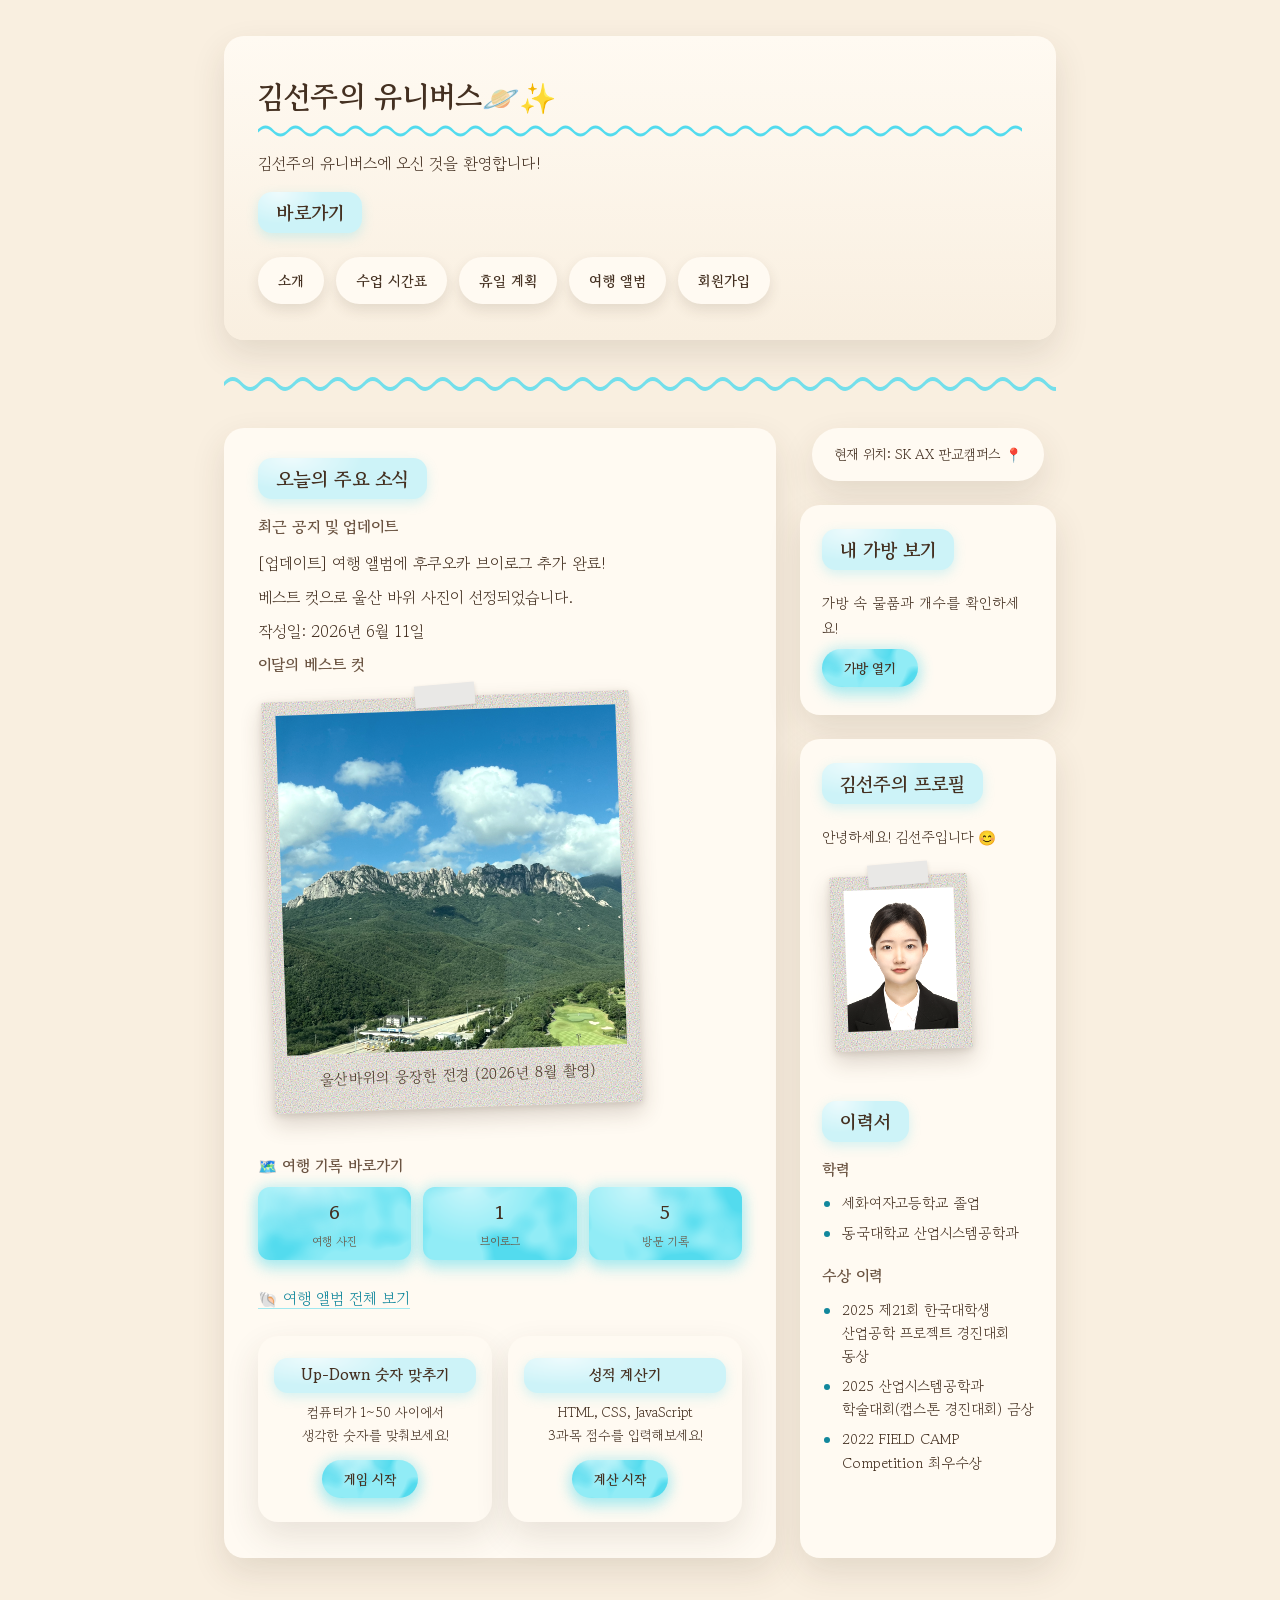
==== html/index.html @ 8f7901b5 "제목 변경" ====
<!DOCTYPE html>
<html lang="ko">
<head>
<meta charset="UTF-8">
<meta name="viewport" content="width=device-width, initial-scale=1.0">
<title>김선주의 유니버스🪐</title>
<link rel="preconnect" href="https://fonts.googleapis.com">
<link rel="preconnect" href="https://fonts.gstatic.com" crossorigin>
<link href="https://fonts.googleapis.com/css2?family=Gowun+Batang&display=swap" rel="stylesheet">
<link rel="stylesheet" href="../css/style.css">
</head>
<body>

<div class="container">

  <div class="hero">
    <span class="ocean-wash a"></span>
    <span class="ocean-wash b"></span>
    <h1 class="fade-in-title">김선주의 유니버스🪐✨</h1>
    <p>김선주의 유니버스에 오신 것을 환영합니다!</p>

    <nav>
      <h2>바로가기</h2>
      <ul>
        <li><a href="myProfile.html">소개</a></li>
        <li><a href="myClass.html">수업 시간표</a></li>
        <li><a href="myHoliday.html">휴일 계획</a></li>
        <li><a href="myTrip.html">여행 앨범</a></li>
        <li><a href="signUp.html">회원가입</a></li>
      </ul>
    </nav>
  </div>

  <div class="wave-divider"></div>

  <div class="content-flex">
    <main class="card">
      <h2>오늘의 주요 소식</h2>

      <h3>최근 공지 및 업데이트</h3>
      <p>[업데이트] 여행 앨범에 후쿠오카 브이로그 추가 완료!</p>
      <p>베스트 컷으로 울산 바위 사진이 선정되었습니다.</p>
      <p>작성일: 2026년 6월 11일</p>

      <h3>이달의 베스트 컷</h3>
      <figure class="polaroid" style="--tilt: -2deg;">
        <a href="../myMedia/울산바위.jpg" target="_blank" rel="noopener"><img src="../myMedia/울산바위.jpg" alt="울산바위의 웅장한 전경" width="400" style="height: auto;"></a>
        <figcaption>울산바위의 웅장한 전경 (2026년 8월 촬영)</figcaption>
      </figure>

      <h3 style="margin-top: 34px;">🗺️ 여행 기록 바로가기</h3>
      <div class="stat-row">
        <a class="stat-box" href="myTrip.html#album">
          <span class="stat-num">6</span>
          <span class="stat-label">여행 사진</span>
        </a>
        <a class="stat-box" href="myTrip.html#vlog">
          <span class="stat-num">1</span>
          <span class="stat-label">브이로그</span>
        </a>
        <a class="stat-box" href="signUp.html">
          <span class="stat-num">5</span>
          <span class="stat-label">방문 기록</span>
        </a>
      </div>
      <p><a href="myTrip.html">🐚 여행 앨범 전체 보기</a></p>

      <div class="widget-row">
        <section class="card game-card">
          <h2>Up-Down 숫자 맞추기</h2>
          <p>컴퓨터가 1~50 사이에서<br>생각한 숫자를 맞춰보세요!</p>
          <div class="buttons">
            <button type="button" onclick="startUpDownGame()">게임 시작</button>
          </div>
        </section>

        <section class="card game-card">
          <h2>성적 계산기</h2>
          <p>HTML, CSS, JavaScript<br>3과목 점수를 입력해보세요!</p>
          <div class="buttons">
            <button type="button" onclick="calculateGrade()">계산 시작</button>
          </div>
        </section>
      </div>
    </main>

    <aside>
      <div class="card">현재 위치: SK AX 판교캠퍼스 📍</div>

      <section class="card bag-card">
        <h2>내 가방 보기</h2>
        <p>가방 속 물품과 개수를 확인하세요!</p>
        <div class="buttons">
          <button type="button" onclick="showMyBag()">가방 열기</button>
        </div>
      </section>

      <div class="card profile-card">
        <h2>김선주의 프로필</h2>
        <p>안녕하세요!  김선주입니다 😊</p>

        <figure class="polaroid profile-photo" style="--tilt: -2deg;">
          <img src="../myMedia/김선주_증명사진.jpg" alt="김선주 증명사진" width="110" style="height: auto; max-width: 110px; aspect-ratio: auto;">
        </figure>

        <h2><a href="myProfile.html">이력서</a></h2>
        <div class="resume-block">
          <h3>학력</h3>
          <ul>
            <li>세화여자고등학교 졸업 </li>
            <li>동국대학교 산업시스템공학과 </li>
          </ul>

          <h3>수상 이력</h3>
          <ul>
            <li>2025 제21회 한국대학생<br> 산업공학 프로젝트 경진대회<br> 동상 </li>
            <li>2025 산업시스템공학과<br> 학술대회(캡스톤 경진대회) 금상 </li>
            <li>2022 FIELD CAMP Competition 최우수상 </li>
          </ul>
        </div>
      </div>
    </aside>
  </div>

</div>

<script src="../script/upDown.js"></script>
<script src="../script/grade.js"></script>
<script src="../script/bag.js"></script>
</body>
</html>
---- css/style.css ----
/* ============================================================
   김선주의 유니버스 — Summer Beach Theme
   Base font: Gowun Batang / bg: #f9efe0 / ink: #443021 / accent: #53dbee
   ============================================================ */

:root {
  --sand: #f9efe0;
  --sand-deep: #efe0c8;
  --ink: #443021;
  --ink-soft: #6b5442;
  --ocean: #53dbee;
  --ocean-deep: #12879c;
  --ocean-pale: #cdf3f8;
  --paper: #fffaf2;
  --wave-svg: url("data:image/svg+xml,%3Csvg xmlns='http://www.w3.org/2000/svg' viewBox='0 0 120 16' preserveAspectRatio='none'%3E%3Cpath d='M0 8 Q 15 0 30 8 T 60 8 T 90 8 T 120 8' stroke='%2353dbee' stroke-width='3' fill='none' stroke-linecap='round'/%3E%3C/svg%3E");
  --grain-svg: url("data:image/svg+xml,%3Csvg xmlns='http://www.w3.org/2000/svg' width='140' height='140'%3E%3Cfilter id='n'%3E%3CfeTurbulence type='fractalNoise' baseFrequency='0.85' numOctaves='2' stitchTiles='stitch'/%3E%3C/filter%3E%3Crect width='100%25' height='100%25' filter='url(%23n)'/%3E%3C/svg%3E");
  --watercolor-svg: url("data:image/svg+xml,%3Csvg xmlns='http://www.w3.org/2000/svg' width='140' height='140'%3E%3Cfilter id='w'%3E%3CfeTurbulence type='fractalNoise' baseFrequency='0.018' numOctaves='2' seed='5' stitchTiles='stitch' result='n'/%3E%3CfeColorMatrix in='n' type='matrix' values='0 0 0 0 1  0 0 0 0 1  0 0 0 0 1  0 0 0 7 -2.6'/%3E%3C/filter%3E%3Crect width='100%25' height='100%25' filter='url(%23w)'/%3E%3C/svg%3E");
  --watercolor-svg-b: url("data:image/svg+xml,%3Csvg xmlns='http://www.w3.org/2000/svg' width='140' height='140'%3E%3Cfilter id='w2'%3E%3CfeTurbulence type='fractalNoise' baseFrequency='0.018' numOctaves='2' seed='31' stitchTiles='stitch' result='n'/%3E%3CfeColorMatrix in='n' type='matrix' values='0 0 0 0 1  0 0 0 0 1  0 0 0 0 1  0 0 0 7 -2.6'/%3E%3C/filter%3E%3Crect width='100%25' height='100%25' filter='url(%23w2)'/%3E%3C/svg%3E");
  --watercolor-svg-c: url("data:image/svg+xml,%3Csvg xmlns='http://www.w3.org/2000/svg' width='140' height='140'%3E%3Cfilter id='w3'%3E%3CfeTurbulence type='fractalNoise' baseFrequency='0.018' numOctaves='2' seed='58' stitchTiles='stitch' result='n'/%3E%3CfeColorMatrix in='n' type='matrix' values='0 0 0 0 1  0 0 0 0 1  0 0 0 0 1  0 0 0 7 -2.6'/%3E%3C/filter%3E%3Crect width='100%25' height='100%25' filter='url(%23w3)'/%3E%3C/svg%3E");
  --stat-blob-a: url("data:image/svg+xml,%3Csvg xmlns='http://www.w3.org/2000/svg' width='140' height='140'%3E%3Cfilter id='sa'%3E%3CfeTurbulence type='fractalNoise' baseFrequency='0.02' numOctaves='3' seed='12' stitchTiles='stitch' result='n'/%3E%3CfeGaussianBlur in='n' stdDeviation='3.2' result='b'/%3E%3CfeColorMatrix in='b' type='matrix' values='0 0 0 0 1  0 0 0 0 1  0 0 0 0 1  0 0 0 4.5 -1.5'/%3E%3C/filter%3E%3Crect width='100%25' height='100%25' filter='url(%23sa)'/%3E%3C/svg%3E");
  --stat-blob-b: url("data:image/svg+xml,%3Csvg xmlns='http://www.w3.org/2000/svg' width='140' height='140'%3E%3Cfilter id='sb'%3E%3CfeTurbulence type='fractalNoise' baseFrequency='0.02' numOctaves='3' seed='44' stitchTiles='stitch' result='n'/%3E%3CfeGaussianBlur in='n' stdDeviation='3.2' result='b'/%3E%3CfeColorMatrix in='b' type='matrix' values='0 0 0 0 1  0 0 0 0 1  0 0 0 0 1  0 0 0 4.5 -1.5'/%3E%3C/filter%3E%3Crect width='100%25' height='100%25' filter='url(%23sb)'/%3E%3C/svg%3E");
  --stat-blob-c: url("data:image/svg+xml,%3Csvg xmlns='http://www.w3.org/2000/svg' width='140' height='140'%3E%3Cfilter id='sc'%3E%3CfeTurbulence type='fractalNoise' baseFrequency='0.02' numOctaves='3' seed='77' stitchTiles='stitch' result='n'/%3E%3CfeGaussianBlur in='n' stdDeviation='3.2' result='b'/%3E%3CfeColorMatrix in='b' type='matrix' values='0 0 0 0 1  0 0 0 0 1  0 0 0 0 1  0 0 0 4.5 -1.5'/%3E%3C/filter%3E%3Crect width='100%25' height='100%25' filter='url(%23sc)'/%3E%3C/svg%3E");
  --caustics-svg: url("data:image/svg+xml,%3Csvg xmlns='http://www.w3.org/2000/svg' width='140' height='140'%3E%3Cfilter id='c'%3E%3CfeTurbulence type='turbulence' baseFrequency='0.022 0.05' numOctaves='3' seed='21' stitchTiles='stitch' result='n'/%3E%3CfeColorMatrix in='n' type='matrix' values='0 0 0 0 1  0 0 0 0 1  0 0 0 0 1  0 0 0 11 -6.4'/%3E%3C/filter%3E%3Crect width='100%25' height='100%25' filter='url(%23c)'/%3E%3C/svg%3E");
  --watercolor-svg-fine: url("data:image/svg+xml,%3Csvg xmlns='http://www.w3.org/2000/svg' width='140' height='140'%3E%3Cfilter id='wf'%3E%3CfeTurbulence type='fractalNoise' baseFrequency='0.03' numOctaves='2' seed='9' stitchTiles='stitch' result='n'/%3E%3CfeGaussianBlur in='n' stdDeviation='2' result='b'/%3E%3CfeColorMatrix in='b' type='matrix' values='0 0 0 0 1  0 0 0 0 1  0 0 0 0 1  0 0 0 7 -2.6'/%3E%3C/filter%3E%3Crect width='100%25' height='100%25' filter='url(%23wf)'/%3E%3C/svg%3E");
}

* { box-sizing: border-box; }

::selection {
  background: rgba(83, 219, 238, .35);
  color: var(--ink);
}

body {
  margin: 0;
  padding: 0;
  font-family: "Gowun Batang", serif;
  color: var(--ink);
  line-height: 1.75;
  background-color: var(--sand);
}

.container {
  max-width: 880px;
  margin: 0 auto;
  padding: 36px 24px 80px;
  position: relative;
}

/* ---------- Headings ---------- */

h1, h2, h3 {
  color: var(--ink);
  font-weight: 700;
}

h1 {
  font-size: 30px;
  margin: 0 0 10px;
  padding-bottom: 16px;
  background-image: var(--wave-svg);
  background-repeat: repeat-x;
  background-position: left bottom;
  background-size: 60px 16px;
}

@keyframes fade-in-title {
  from { opacity: 0; transform: translateY(-12px); }
  to   { opacity: 1; transform: translateY(0); }
}

.fade-in-title {
  animation: fade-in-title .9s ease both;
}

h2 {
  display: inline-block;
  font-size: 19px;
  margin: 30px 0 14px;
  padding: 4px 18px;
  background-color: var(--ocean-pale);
  background-image: radial-gradient(70% 130% at 20% 0%, rgba(255,255,255,.65), transparent 60%);
  background-blend-mode: screen;
  border-radius: 14px;
  box-shadow: 0 4px 12px rgba(83, 219, 238, .25);
}

.card > h2:first-child {
  margin-top: 0;
}

.card > p + h2 {
  margin-top: 15px;
}

.wave-divider:has(+ h2) {
  margin-bottom: 15px;
}

.wave-divider + h2 {
  margin-top: 0;
}

h3 {
  font-size: 15.5px;
  color: var(--ink-soft);
  margin: 0 0 8px;
}

/* ---------- Stat highlight boxes ---------- */

.stat-row {
  display: flex;
  gap: 12px;
  flex-wrap: wrap;
  margin: 4px 0 24px;
}

.stat-box {
  flex: 1 1 70px;
  text-align: center;
  background-color: var(--ocean);
  background-image:
    radial-gradient(70% 130% at 30% 0%, rgba(255,255,255,.5), transparent 60%),
    var(--stat-blob-a);
  background-blend-mode: screen, soft-light;
  background-size: cover, cover;
  background-repeat: no-repeat;
  border-radius: 12px;
  padding: 9px 8px;
  box-shadow: 0 8px 16px rgba(83, 219, 238, 0.4), 0 0 12px 4px rgba(83, 219, 238, .22);
}

.stat-row .stat-box:nth-child(2) {
  background-image:
    radial-gradient(70% 130% at 30% 0%, rgba(255,255,255,.5), transparent 60%),
    var(--stat-blob-b);
}

.stat-row .stat-box:nth-child(3) {
  background-image:
    radial-gradient(70% 130% at 30% 0%, rgba(255,255,255,.5), transparent 60%),
    var(--stat-blob-c);
}

a.stat-box {
  text-decoration: none;
  transition: transform .2s ease, box-shadow .2s ease;
}

a.stat-box:hover {
  transform: translateY(-3px);
  box-shadow: 0 8px 16px rgba(83, 219, 238, .35);
}

.stat-num {
  display: block;
  font-size: 19px;
  font-weight: 700;
  color: var(--ink);
}

.stat-label {
  display: block;
  font-size: 11.5px;
  color: var(--ink-soft);
  margin-top: 2px;
}

p { margin: 6px 0; }

/* ---------- Links ---------- */

a {
  color: var(--ocean-deep);
  text-decoration: underline;
  text-decoration-color: rgba(83, 219, 238, 0.55);
  text-underline-offset: 3px;
  transition: color .2s ease, text-decoration-color .2s ease;
}

a:hover {
  color: #0a5c6c;
  text-decoration-color: var(--ocean-deep);
}

/* ---------- Nav (beach pill menu) ---------- */

nav {
  margin: 15px 0 6px;
}

nav h2 {
  margin-top: 0;
}

nav ul {
  list-style: none;
  display: flex;
  flex-wrap: wrap;
  gap: 12px;
  margin: 10px 0 0;
  padding: 0;
}

nav a {
  display: inline-block;
  background: var(--paper);
  color: var(--ink);
  padding: 9px 18px;
  border-radius: 999px;
  text-decoration: none;
  font-weight: 600;
  font-size: 14.5px;
  border: 2px solid transparent;
  box-shadow: 0 6px 14px rgba(68, 48, 33, 0.12);
  transition: background-color .25s ease, color .25s ease, border-color .25s ease, transform .25s ease;
}

nav a:hover {
  border-color: var(--ocean);
  color: var(--ocean-deep);
  transform: translateY(-2px);
}

/* ---------- Card ---------- */

.card {
  background: var(--paper);
  border-radius: 20px;
  padding: 30px 34px 36px;
  box-shadow: 0 14px 34px rgba(68, 48, 33, 0.12);
  position: relative;
  margin: 0 auto;
}

main.card, .card + .card { margin-top: 24px; }

.content-flex {
  display: flex;
  align-items: stretch;
  flex-wrap: wrap;
  gap: 24px;
  margin-top: 24px;
}

.content-flex main.card {
  flex: 2 1 480px;
  margin-top: 0;
}

.content-flex aside {
  flex: 1 1 220px;
  margin-top: 0;
  display: flex;
  flex-direction: column;
}

.content-flex aside .profile-card {
  flex: 1;
}

/* ---------- Ocean watercolor decoration ---------- */

.ocean-wash {
  position: absolute;
  z-index: 0;
  pointer-events: none;
  filter: blur(30px);
  opacity: .5;
  mix-blend-mode: multiply;
  border-radius: 60% 40% 55% 45% / 45% 55% 40% 60%;
  animation: wash-drift 14s ease-in-out infinite alternate;
}

.ocean-wash {
  background-image: var(--watercolor-svg);
  background-blend-mode: soft-light;
  background-size: 140px 140px;
}

.ocean-wash.a { top: -60px; left: -80px; width: 260px; height: 220px; background-color: var(--ocean); }
.ocean-wash.b { top: 20px; right: -90px; width: 220px; height: 200px; background-color: var(--ocean-pale); animation-delay: -4s; }
.ocean-wash.c { bottom: -70px; left: 30%; width: 300px; height: 180px; background-color: var(--ocean); opacity: .28; animation-delay: -8s; }

@keyframes wash-drift {
  from { transform: translate(0, 0) scale(1) rotate(0deg); }
  to   { transform: translate(14px, -10px) scale(1.08) rotate(6deg); }
}

.hero {
  position: relative;
  overflow: hidden;
  border-radius: 20px;
  padding: 34px 34px 30px;
  background: linear-gradient(180deg, var(--paper), var(--sand));
  box-shadow: 0 14px 34px rgba(68, 48, 33, 0.12);
}

.hero > * { position: relative; z-index: 1; }

.wave-divider {
  height: 20px;
  margin: 34px 0;
  background-image: var(--wave-svg);
  background-repeat: repeat-x;
  background-size: 70px 20px;
  opacity: .8;
}

/* ---------- Polaroid photos ---------- */

.polaroid,
.trip-card {
  display: inline-block;
  background-color: var(--paper);
  background-image: var(--grain-svg);
  background-blend-mode: multiply;
  background-size: 140px 140px;
  margin: 10px;
  padding: 14px 14px 20px;
  border: none;
  border-radius: 3px;
  box-shadow: 0 10px 22px rgba(68, 48, 33, 0.20), 0 2px 6px rgba(68, 48, 33, 0.12);
  position: relative;
  transform: rotate(var(--tilt, -2deg));
  transition: transform .3s ease, box-shadow .3s ease;
  text-align: center;
}

.polaroid:hover,
.trip-card:hover {
  transform: translateY(-8px) rotate(0deg) scale(1.035);
  box-shadow: 0 22px 36px rgba(68, 48, 33, 0.3), 0 6px 14px rgba(68, 48, 33, 0.18);
}

.polaroid::before,
.trip-card::before {
  content: "";
  position: absolute;
  top: -12px;
  left: 50%;
  width: 60px;
  height: 22px;
  background: #e9e8e6;
  transform: translateX(-50%) rotate(-3deg);
  box-shadow: 0 2px 4px rgba(68, 48, 33, 0.15);
}

.profile-photo {
  display: block;
  width: fit-content;
  margin-top: 26px;
  margin-bottom: 20px;
}

.polaroid img,
.trip-card img {
  display: block;
  width: 100%;
  max-width: 340px;
  height: auto;
  aspect-ratio: 1 / 1;
  object-fit: cover;
  object-position: center;
  filter: sepia(.12) saturate(.85) contrast(1.06) brightness(1.02);
  position: relative;
}

.polaroid figcaption,
.trip-card {
  font-size: 15px;
  color: var(--ink);
}

.polaroid figcaption {
  margin-top: 12px;
  letter-spacing: .3px;
}

.trip-card br + * ,
.trip-card {
  font-family: "Gowun Batang", serif;
}

.trip-grid-container {
  display: grid;
  grid-template-columns: repeat(3, 1fr);
  gap: 30px;
  padding: 10px 0 6px;
}

.trip-grid-container .trip-card {
  margin: 0;
  justify-self: stretch;
}

.trip-grid-container .trip-card:nth-child(odd)  { --tilt: -3deg; }
.trip-grid-container .trip-card:nth-child(even) { --tilt: 2.5deg; }
.trip-grid-container .trip-card:nth-child(3n)   { --tilt: -1.5deg; }

.trip-card.video-frame {
  display: block;
  width: fit-content;
}

.video-frame video { max-width: 420px; width: 100%; border-radius: 0; }

/* ---------- figure default (index best-cut photo) ---------- */

figure { margin: 0; text-align: center; }

/* ---------- Aside / info badge ---------- */

aside {
  margin-top: 26px;
}

aside .card {
  display: inline-flex;
  align-items: center;
  gap: 10px;
  padding: 14px 22px;
  border-radius: 999px;
  font-size: 14px;
}

aside .profile-card {
  display: block;
  width: 100%;
  padding: 24px 22px 28px;
  border-radius: 20px;
  font-size: 14.5px;
  margin-top: 16px;
}

aside .profile-card h2 a {
  color: inherit;
  text-decoration: none;
}

aside .profile-card h2 a:hover {
  text-decoration: underline;
}

aside .bag-card {
  display: block;
  width: 100%;
  padding: 24px 22px 28px;
  border-radius: 20px;
  font-size: 14.5px;
  margin-top: 16px;
}

aside .bag-card .buttons {
  margin-top: 8px;
}

.widget-row {
  display: flex;
  gap: 16px;
  flex-wrap: wrap;
  margin-top: 24px;
}

.widget-row .game-card {
  flex: 1 1 0;
  min-width: 160px;
  margin-top: 0;
  padding: 22px 16px 24px;
  text-align: center;
  font-size: 13.5px;
}

.game-card h2 {
  display: block;
  font-size: 15px;
  margin: 0 0 8px;
}

.game-card p {
  margin: 0 0 12px;
}

.game-card .buttons {
  margin-top: 0;
  text-align: center;
}

/* ---------- Table (class schedule) ---------- */

table {
  width: 100%;
  table-layout: fixed;
  border-collapse: separate;
  border-spacing: 0;
  background: var(--paper);
  border-radius: 16px;
  overflow: hidden;
  box-shadow: 0 14px 30px rgba(68, 48, 33, 0.12), 0 0 12px 4px rgba(83, 219, 238, .22);
  margin-top: 34px;
}

th:first-child, td:first-child {
  width: 12%;
}

th, td {
  padding: 20px 10px;
  text-align: center;
  font-size: 13.5px;
  border-right: 1px solid var(--sand-deep);
}

th:last-child, td:last-child { border-right: none; }

thead {
  background-color: var(--ocean);
  background-image:
    radial-gradient(70% 130% at 30% 0%, rgba(255,255,255,.5), transparent 60%),
    var(--stat-blob-a);
  background-blend-mode: screen, soft-light;
  background-size: cover, cover;
  background-repeat: no-repeat;
}

thead th {
  background: transparent;
  border-right-color: rgba(255, 255, 255, .4);
  color: var(--ink);
  font-size: 14px;
  padding: 14px 10px;
}

tbody tr:hover td {
  background: var(--ocean-pale);
}

td[align="center"] {
  background: var(--sand-deep);
  font-weight: 700;
  color: var(--ink-soft);
}

/* ---------- Lists (profile page) ---------- */

.tag-list, .todo-list {
  list-style: none;
  padding: 0;
  display: flex;
  flex-wrap: wrap;
  gap: 10px;
}

.tag-list li {
  background-color: var(--ocean-pale);
  background-image: var(--watercolor-svg);
  background-blend-mode: multiply;
  background-size: 140px 140px;
  border: none;
  box-shadow: 0 0 0 1px rgba(83, 219, 238, .4), 0 0 9px 2px rgba(83, 219, 238, .2);
  padding: 8px 16px;
  border-radius: 999px;
  font-size: 14.5px;
}

.todo-list {
  flex-direction: column;
  counter-reset: todo;
  gap: 8px;
}

.todo-list li {
  list-style: none;
  padding: 10px 16px 10px 44px;
  background: var(--paper);
  border-radius: 12px;
  box-shadow: 0 4px 10px rgba(68, 48, 33, 0.08);
  position: relative;
}

.todo-list li::before {
  counter-increment: todo;
  content: counter(todo);
  position: absolute;
  left: 12px;
  top: 50%;
  transform: translateY(-50%);
  width: 22px;
  height: 22px;
  display: flex;
  align-items: center;
  justify-content: center;
  border-radius: 50%;
  background-color: var(--ocean);
  background-image:
    radial-gradient(65% 65% at 32% 28%, rgba(255,255,255,.6), transparent 62%),
    var(--watercolor-svg);
  background-blend-mode: screen, soft-light;
  background-size: cover, 140px 140px;
  box-shadow: 0 0 0 4px rgba(83, 219, 238, .16), 0 0 10px 3px rgba(83, 219, 238, .3);
  color: var(--ink);
  font-size: 12.5px;
  font-weight: 700;
}

.about-list dt {
  font-weight: 700;
  margin-top: 16px;
  color: var(--ink);
}

.about-list dd {
  margin: 4px 0 0;
  padding: 10px 16px;
  background: var(--paper);
  border-radius: 10px;
  color: var(--ink-soft);
}

/* ---------- Resume block (education / awards / projects) ---------- */

.resume-block h3 {
  margin-top: 18px;
}

.resume-block h3:first-child {
  margin-top: 0;
}

.resume-block ul {
  margin: 0 0 4px;
  padding-left: 20px;
}

.resume-block li {
  margin-bottom: 7px;
  font-size: 14.5px;
  line-height: 1.6;
  color: var(--ink);
}

.resume-block li::marker {
  color: var(--ocean-deep);
}

.resume-block li strong {
  color: var(--ocean-deep);
}

/* ---------- Forms (sign up) ---------- */

.card .subtitle {
  font-size: 13.5px;
  color: var(--ink-soft);
  margin: 0 0 16px;
  padding-bottom: 14px;
  border-bottom: 2px dashed var(--ocean-pale);
}

fieldset {
  border: 2px dashed var(--ocean-pale);
  border-radius: 14px;
  margin-bottom: 18px;
  padding: 16px 18px 20px;
}

legend {
  font-weight: 700;
  padding: 0 8px;
  color: var(--ocean-deep);
}

label {
  display: inline-block;
  width: 84px;
  font-size: 14px;
  vertical-align: top;
  color: var(--ink);
}

.row { margin-bottom: 12px; }

input[type="text"],
input[type="password"],
input[type="email"],
input[type="date"] {
  padding: 6px 10px;
  font-size: 13.5px;
  font-family: inherit;
  border: 1.5px solid var(--sand-deep);
  border-radius: 8px;
  background: var(--sand);
  color: var(--ink);
}

input[type="text"]:focus,
input[type="password"]:focus,
input[type="email"]:focus,
input[type="date"]:focus,
textarea:focus {
  outline: none;
  border-color: var(--ocean);
  box-shadow: 0 0 0 3px var(--ocean-pale);
}

select {
  padding: 5px 8px;
  font-size: 13.5px;
  font-family: inherit;
  border: 1.5px solid var(--sand-deep);
  border-radius: 8px;
  background: var(--sand);
  color: var(--ink);
}

textarea {
  width: 100%;
  box-sizing: border-box;
  padding: 10px;
  font-size: 13.5px;
  font-family: inherit;
  border: 1.5px solid var(--sand-deep);
  border-radius: 8px;
  background: var(--sand);
  color: var(--ink);
  resize: vertical;
}

.checkbox-group label,
.radio-group label {
  width: auto;
  margin-right: 14px;
  font-size: 13.5px;
}

.checkbox-group div,
.radio-group {
  margin-bottom: 6px;
}

.hint {
  font-size: 12px;
  color: var(--ink-soft);
  margin-left: 6px;
}

.buttons { text-align: left; }

.buttons button {
  padding: 9px 22px;
  margin-right: 10px;
  font-size: 13.5px;
  font-family: inherit;
  font-weight: 700;
  cursor: pointer;
  border: none;
  border-radius: 999px;
  background-color: var(--ocean);
  background-image:
    radial-gradient(70% 130% at 30% 0%, rgba(255,255,255,.5), transparent 60%),
    var(--watercolor-svg);
  background-blend-mode: screen, soft-light;
  background-size: cover, cover;
  background-repeat: no-repeat;
  color: var(--ink);
  box-shadow: 0 8px 16px rgba(83, 219, 238, 0.4), 0 0 12px 4px rgba(83, 219, 238, .22);
  transition: transform .15s ease, box-shadow .15s ease, background-color .25s ease, color .25s ease;
}

.buttons button:hover {
  transform: translateY(-2px);
  box-shadow: 0 10px 20px rgba(83, 219, 238, 0.5), 0 0 16px 6px rgba(83, 219, 238, .3);
}

.buttons button[type="reset"] {
  background: var(--paper);
  color: var(--ink-soft);
  border: 1.5px solid var(--sand-deep);
  box-shadow: none;
}

.footer {
  margin-top: 30px;
  font-size: 13px;
  color: var(--ink-soft);
  text-align: right;
}

/* ---------- Holiday schedule ---------- */

.section { margin-bottom: 30px; }

.time {
  display: inline-block;
  width: 56px;
  font-weight: 700;
  color: var(--ocean-deep);
}

mark {
  background-color: var(--ocean-pale);
  background-image: var(--watercolor-svg);
  background-blend-mode: multiply;
  background-size: 140px 140px;
  color: var(--ink);
  padding: 1px 6px;
  border-radius: 6px;
  box-shadow: 0 0 0 1px rgba(83, 219, 238, .25);
}

/* ---------- Audio / video niceties ---------- */

audio, video {
  border-radius: 12px;
}

hr {
  border: none;
  height: 1px;
  background: var(--sand-deep);
  margin: 30px 0;
}

/* ---------- Responsive ---------- */

@media (max-width: 786px) {
  .content-flex {
    flex-direction: column;
    align-items: stretch;
  }

  .content-flex main.card,
  .content-flex aside {
    flex-basis: auto;
  }

  nav ul {
    flex-direction: column;
  }

  .trip-grid-container {
    grid-template-columns: 1fr;
  }
}

@media (max-width: 600px) {
  .container { padding: 24px 16px 60px; }
  .card { padding: 22px 20px 26px; }
  label { width: auto; display: block; margin-bottom: 4px; }
  .polaroid img, .trip-card img { max-width: 100%; }
}
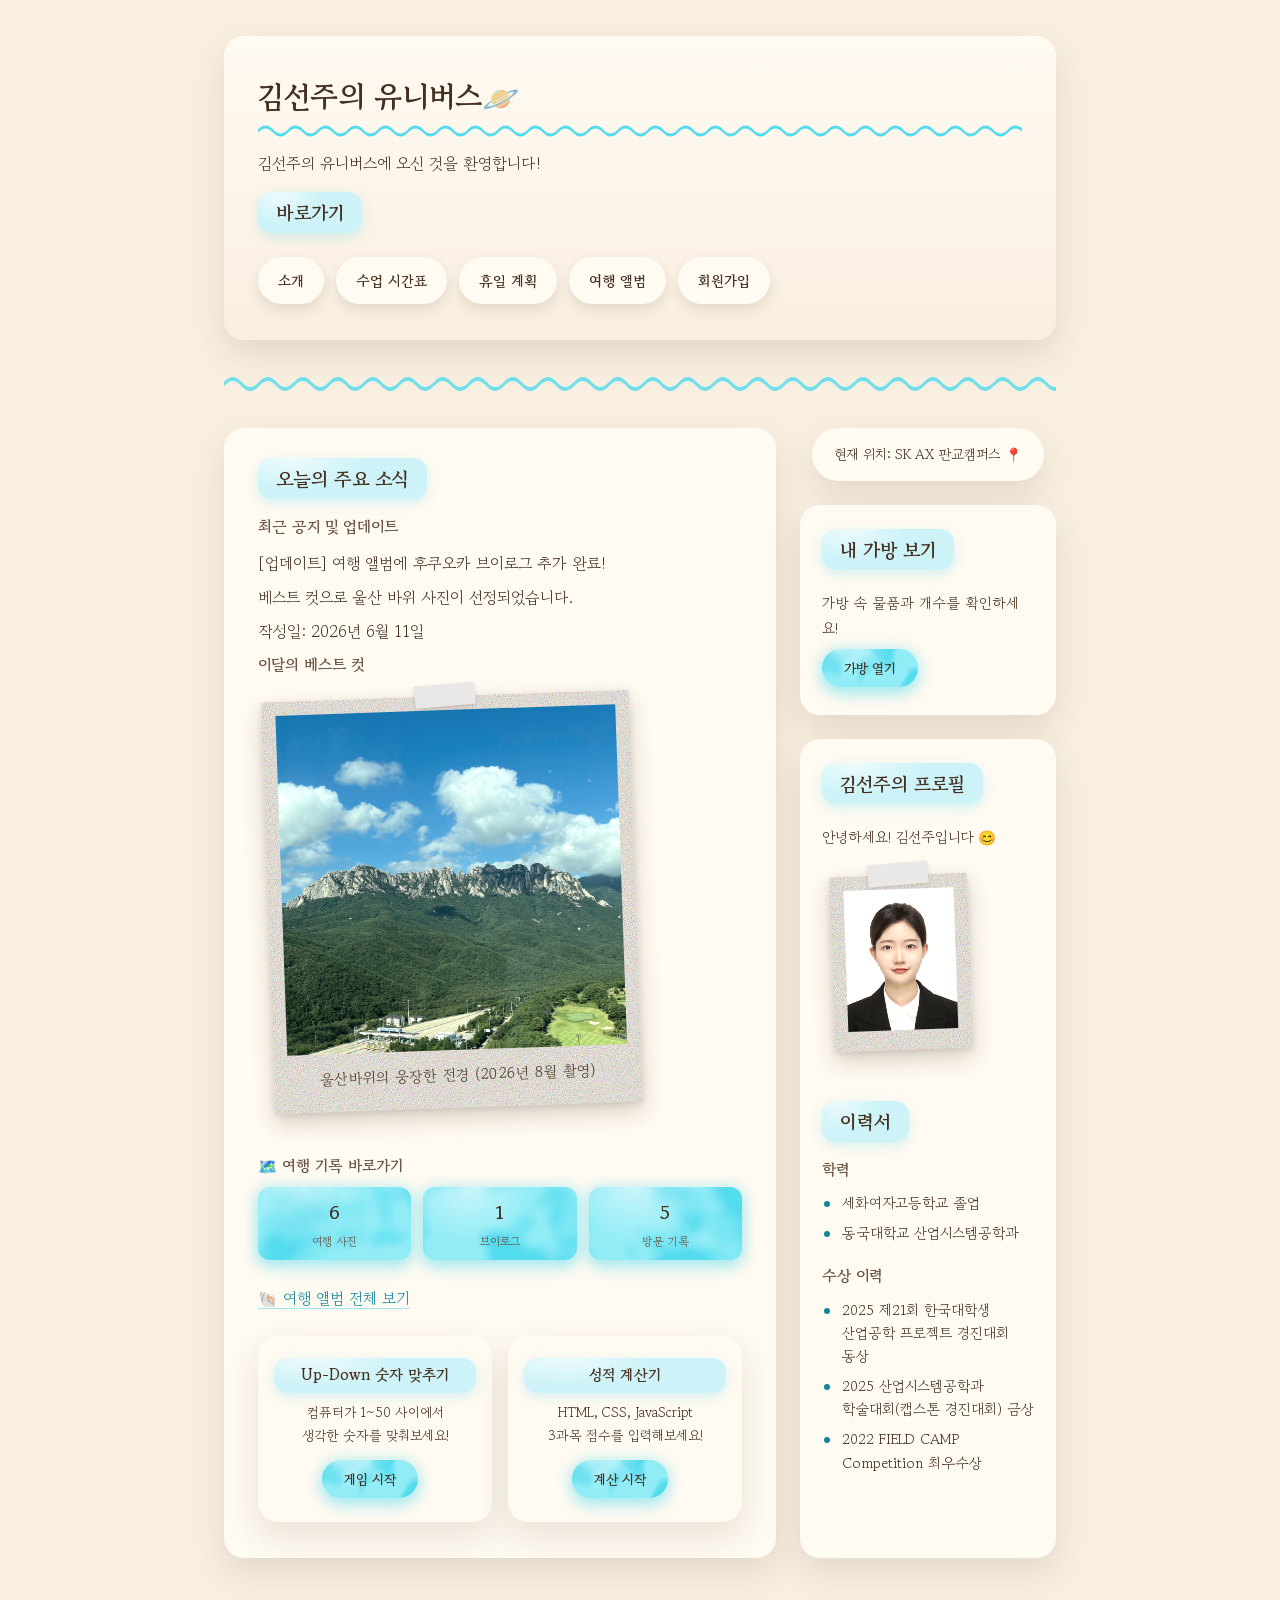
==== commit 4cd60a23: "제목 변경" ====
--- a/html/index.html
+++ b/html/index.html
@@ -16,7 +16,7 @@
   <div class="hero">
     <span class="ocean-wash a"></span>
     <span class="ocean-wash b"></span>
-    <h1 class="fade-in-title">김선주의 유니버스🪐✨</h1>
+    <h1 class="fade-in-title">김선주의 유니버스🪐</h1>
     <p>김선주의 유니버스에 오신 것을 환영합니다!</p>
 
     <nav>
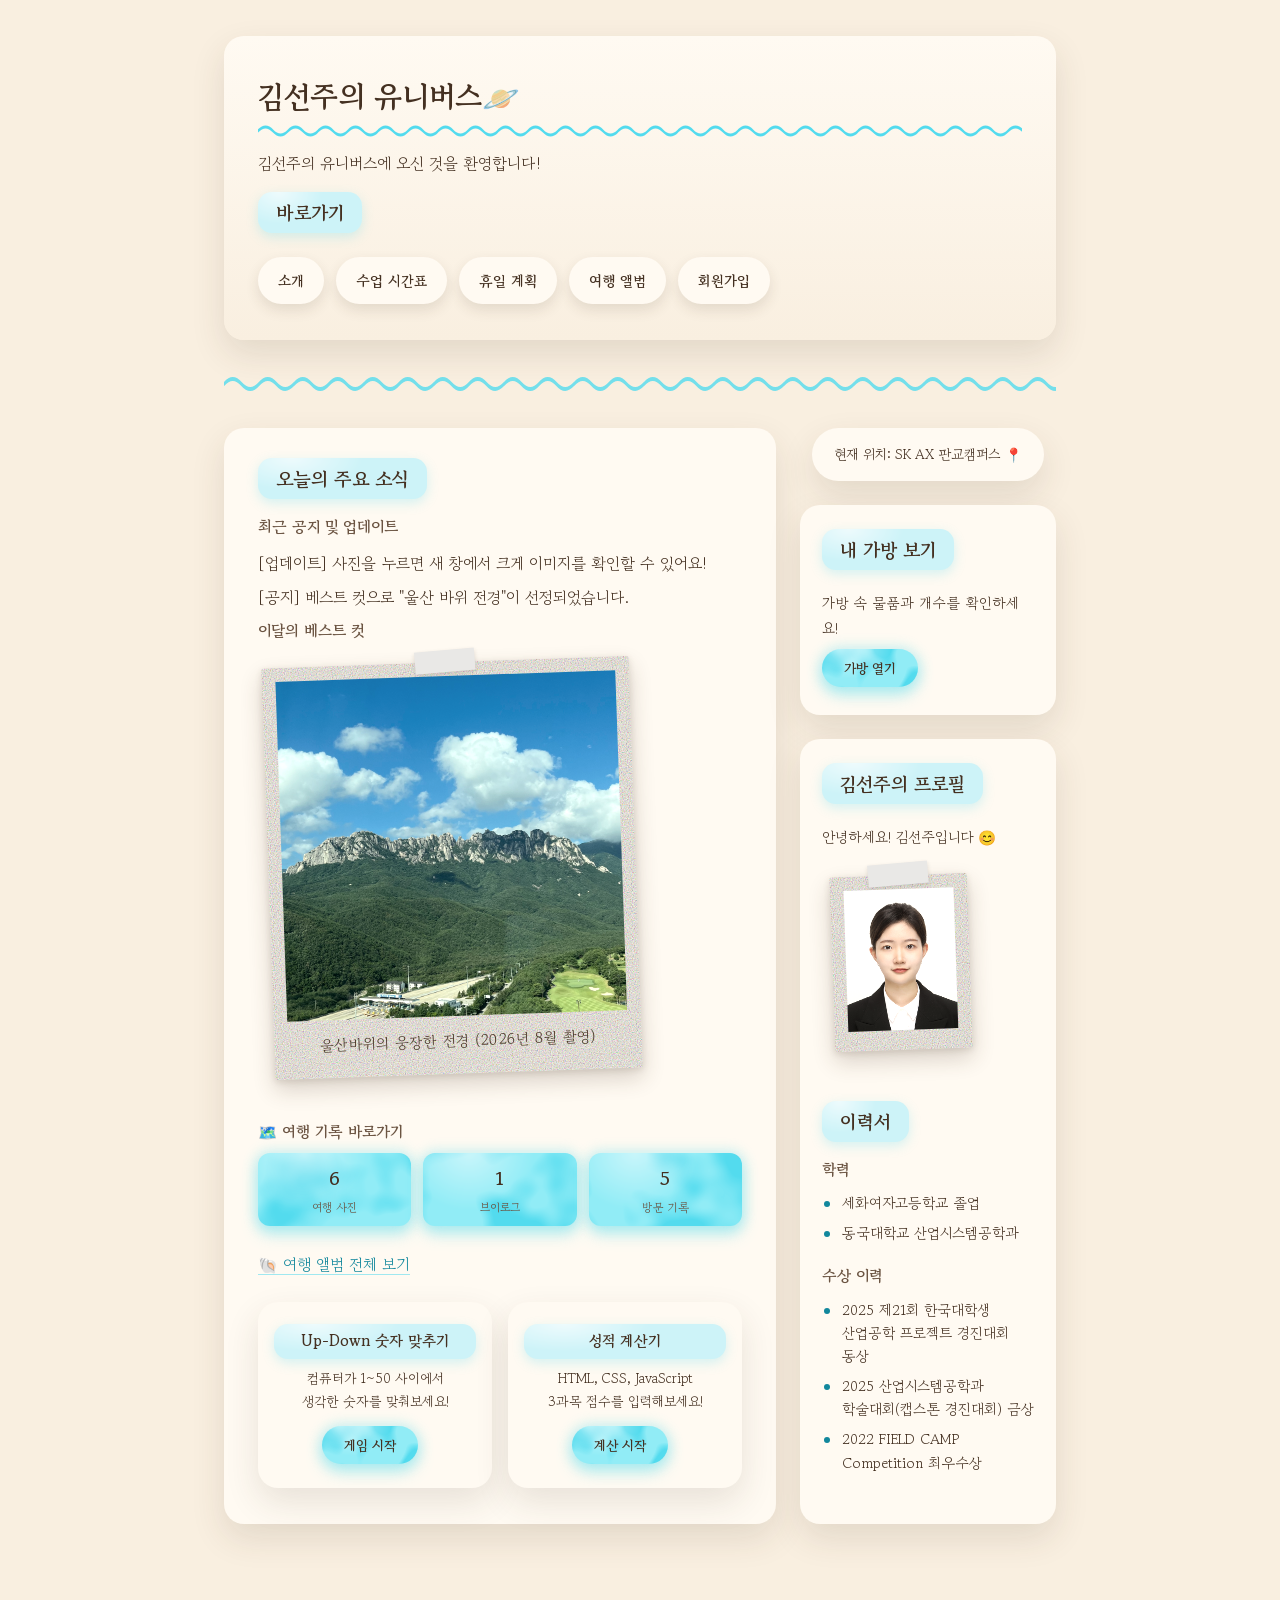
==== commit b30ebef6: "Update index.html" ====
--- a/html/index.html
+++ b/html/index.html
@@ -38,9 +38,8 @@
       <h2>오늘의 주요 소식</h2>
 
       <h3>최근 공지 및 업데이트</h3>
-      <p>[업데이트] 여행 앨범에 후쿠오카 브이로그 추가 완료!</p>
-      <p>베스트 컷으로 울산 바위 사진이 선정되었습니다.</p>
-      <p>작성일: 2026년 6월 11일</p>
+      <p>[업데이트] 사진을 누르면 새 창에서 크게 이미지를 확인할 수 있어요!</p>
+      <p>[공지] 베스트 컷으로 "울산 바위 전경"이 선정되었습니다.</p>
 
       <h3>이달의 베스트 컷</h3>
       <figure class="polaroid" style="--tilt: -2deg;">
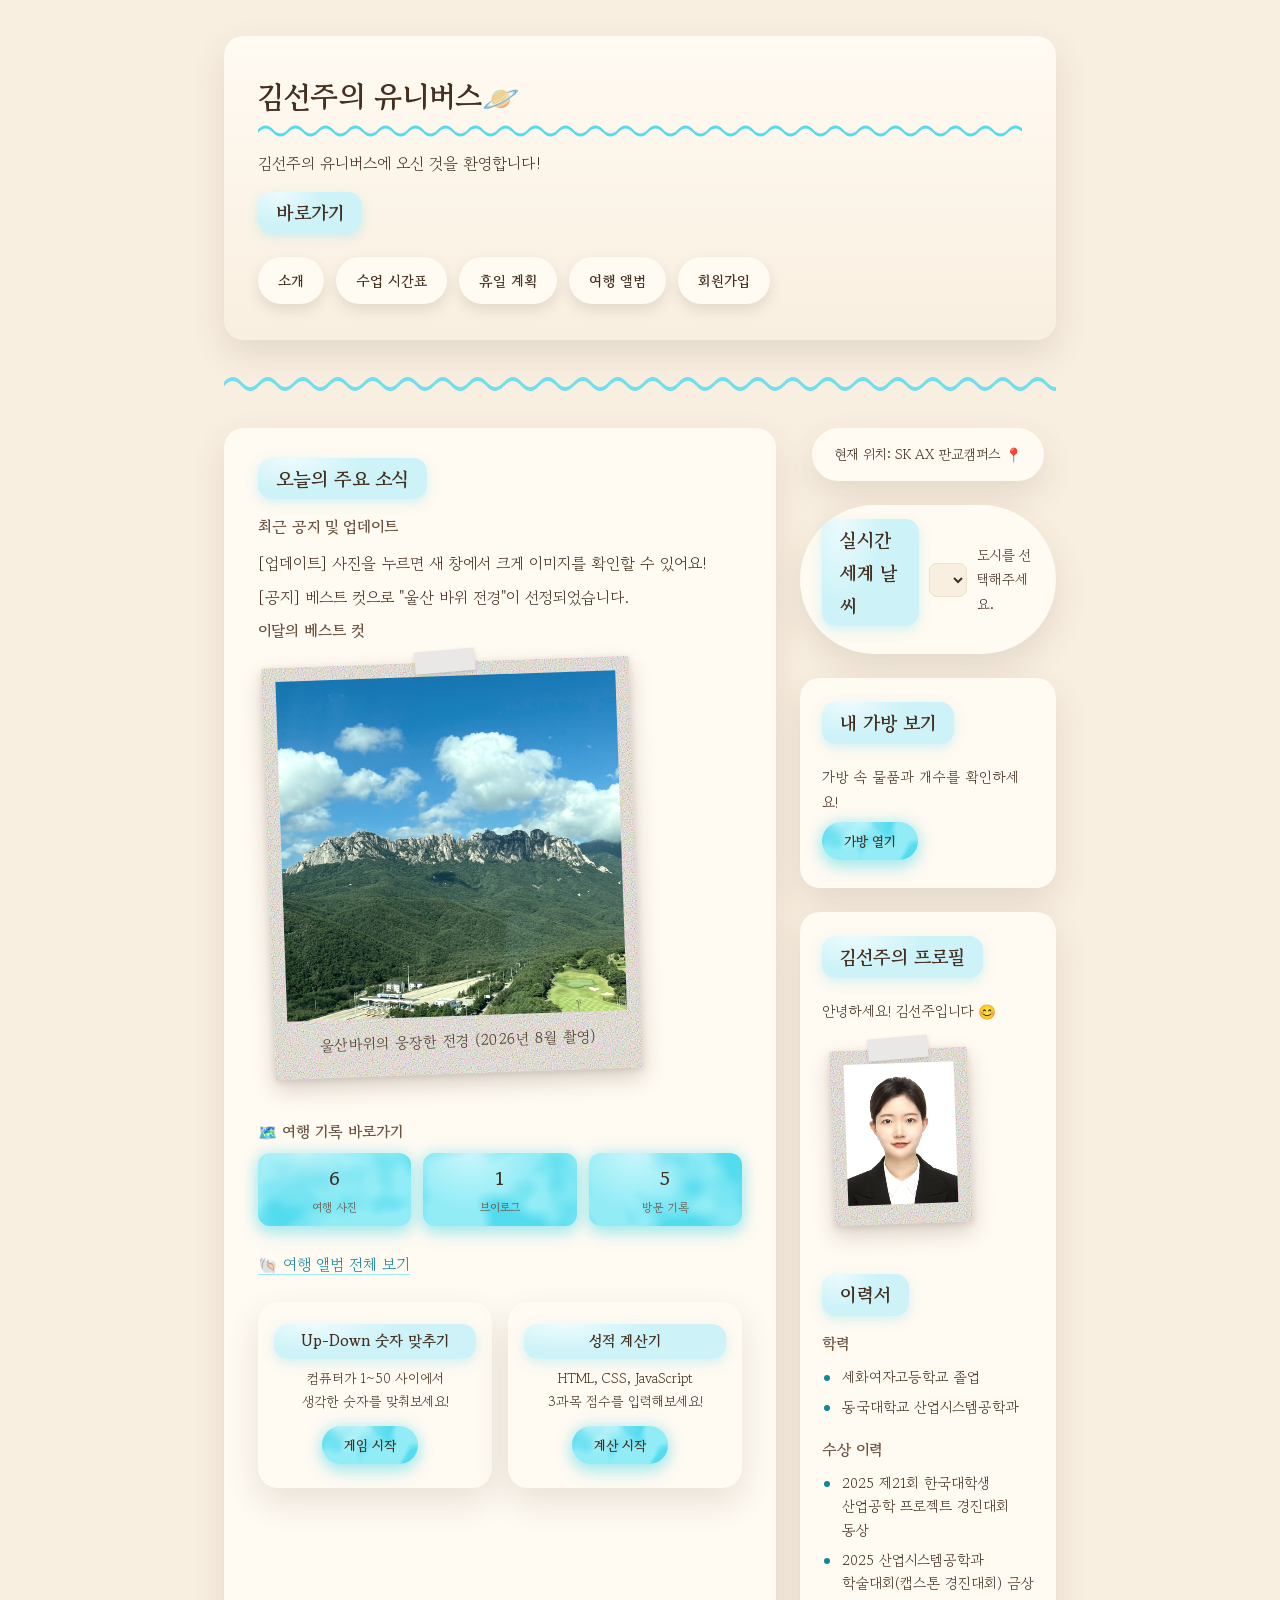
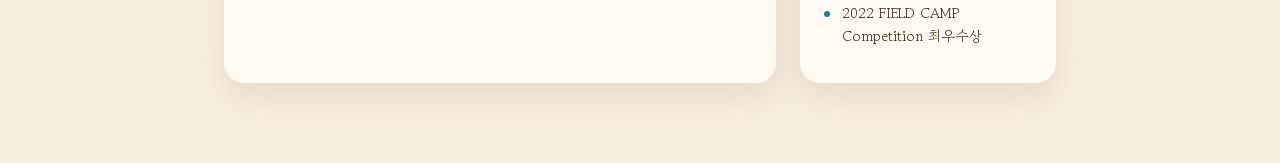
==== commit 76c9becb: "Update index.html" ====
--- a/html/index.html
+++ b/html/index.html
@@ -85,6 +85,14 @@
 
     <aside>
       <div class="card">현재 위치: SK AX 판교캠퍼스 📍</div>
+      
+      <section class="card weather-card">
+        <h2>실시간 세계 날씨</h2>
+        <select id="city-select"></select>
+        <div id="weather-box">
+          <p>도시를 선택해주세요.</p>
+        </div>
+      </section>
 
       <section class="card bag-card">
         <h2>내 가방 보기</h2>
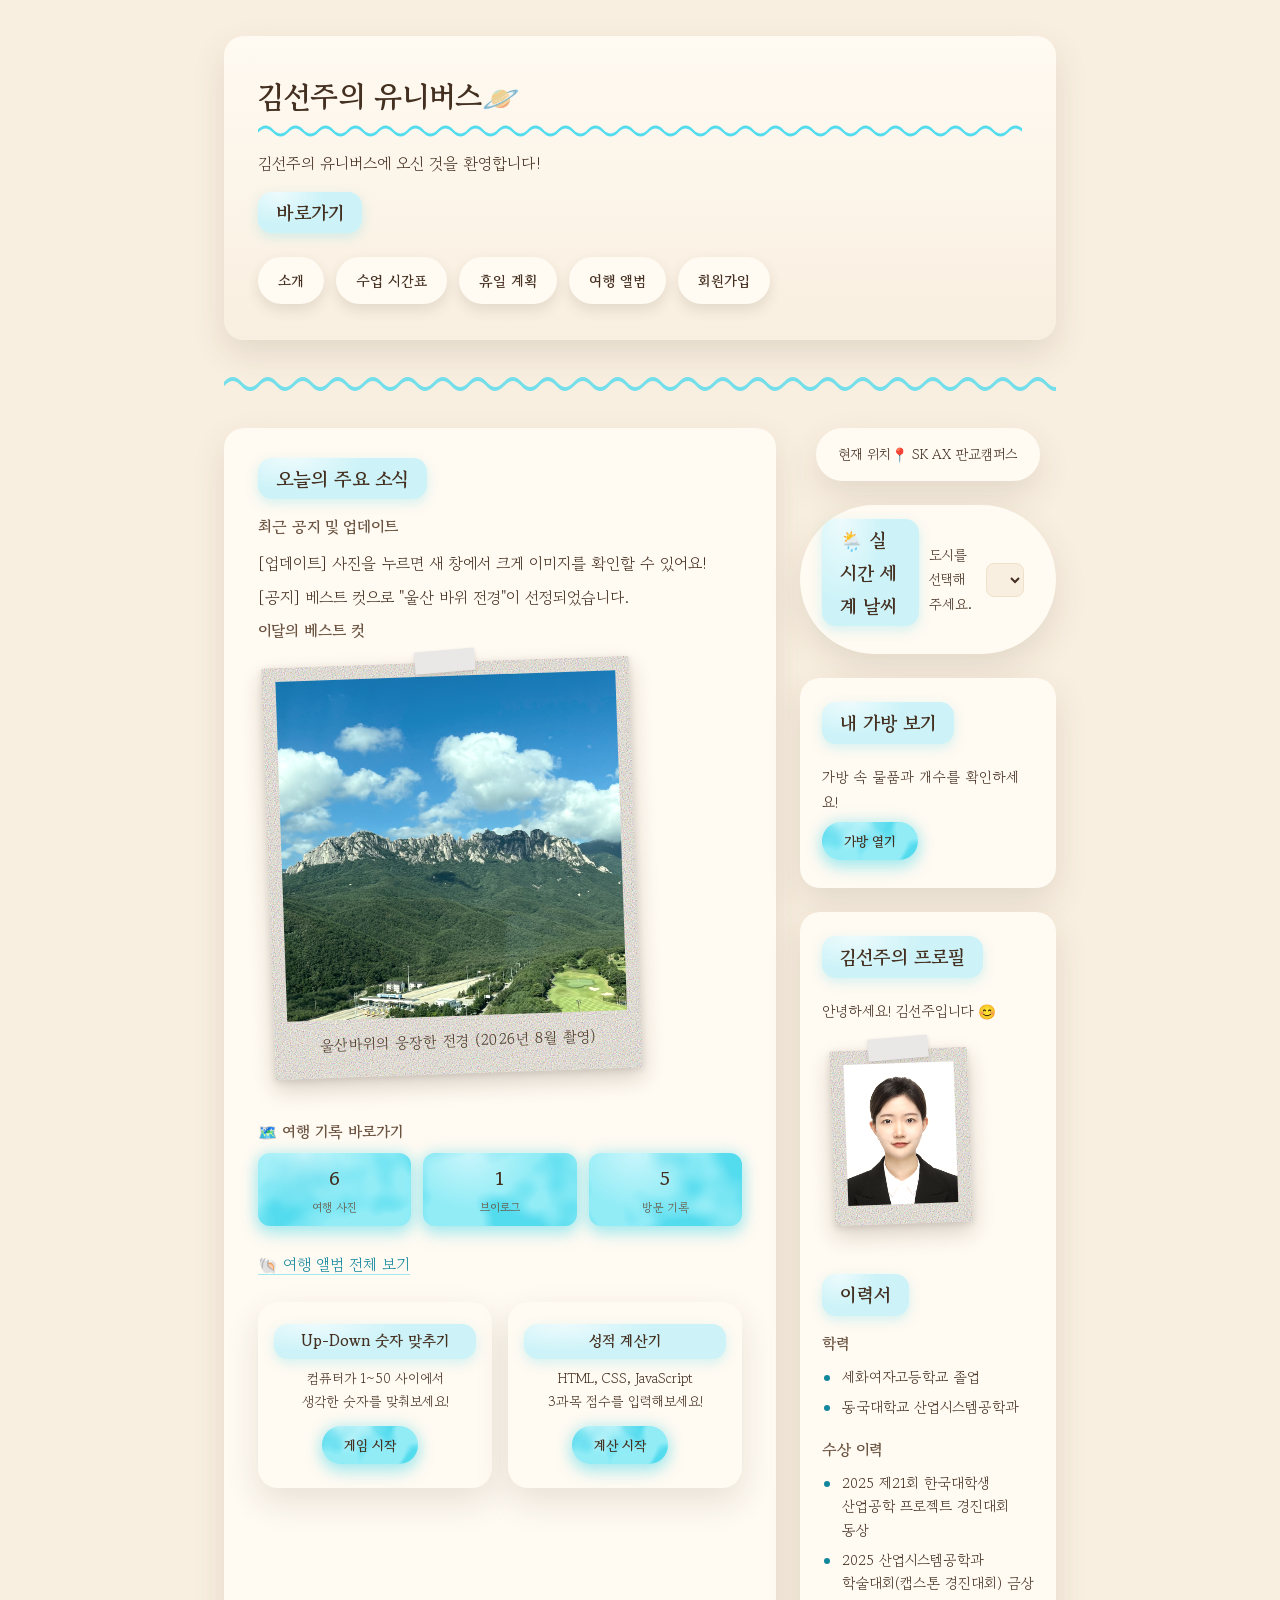
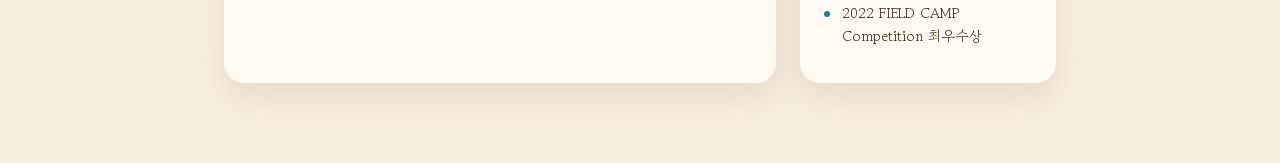
==== commit 7a2b8cd6: "Update index.html" ====
--- a/html/index.html
+++ b/html/index.html
@@ -84,16 +84,17 @@
     </main>
 
     <aside>
-      <div class="card">현재 위치: SK AX 판교캠퍼스 📍</div>
+      <div class="card">현재 위치📍 SK AX 판교캠퍼스</div>
       
       <section class="card weather-card">
-        <h2>실시간 세계 날씨</h2>
-        <select id="city-select"></select>
-        <div id="weather-box">
-          <p>도시를 선택해주세요.</p>
+        <h2>🌦️ 실시간 세계 날씨</h2>
+        <p>도시를 선택해주세요.</p>
+        <div class="buttons">
+          <select id="city-select"></select>
         </div>
+        <div id="weather-box"></div>
       </section>
-
+      
       <section class="card bag-card">
         <h2>내 가방 보기</h2>
         <p>가방 속 물품과 개수를 확인하세요!</p>
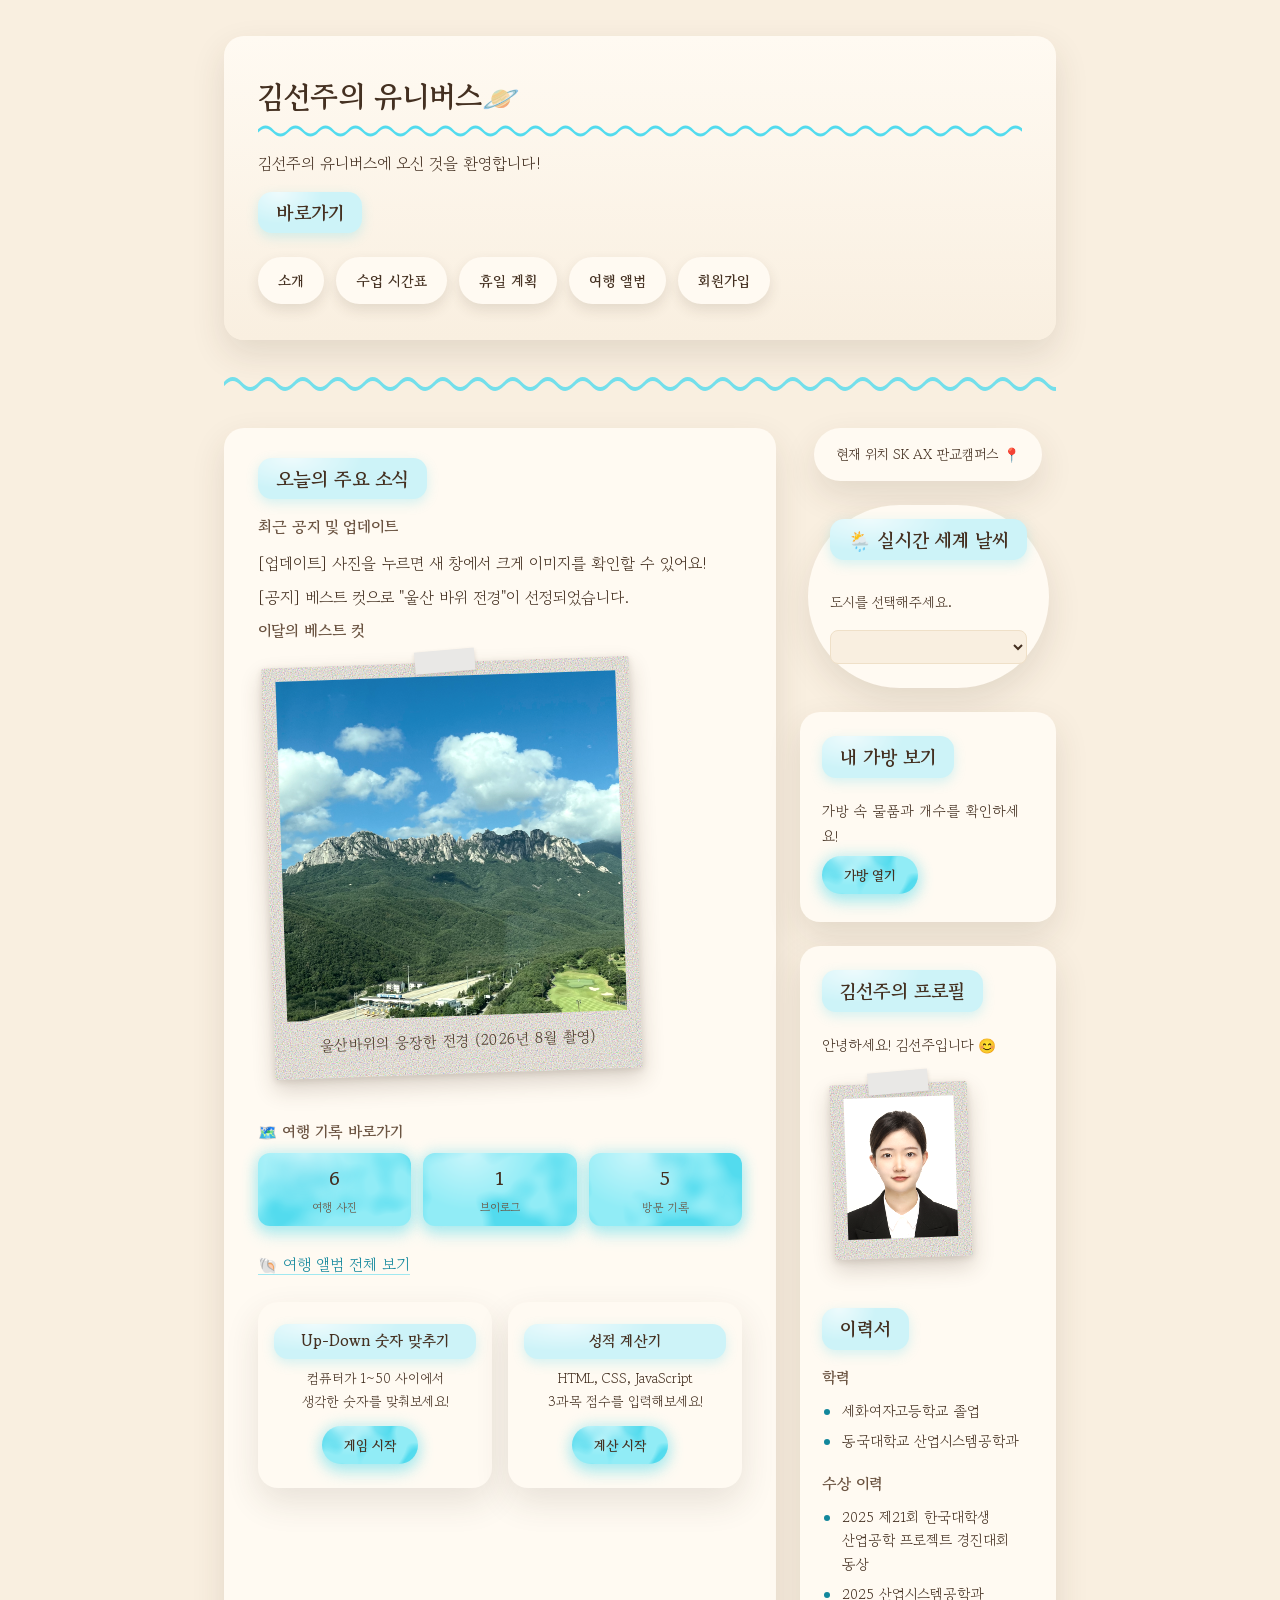
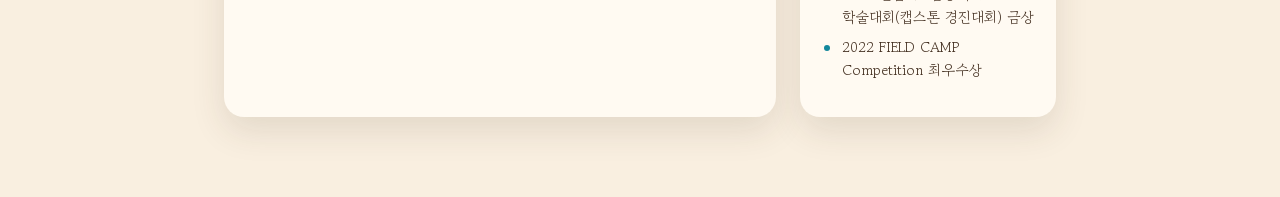
==== commit 0fc32caa: "Update index.html" ====
--- a/html/index.html
+++ b/html/index.html
@@ -84,13 +84,13 @@
     </main>
 
     <aside>
-      <div class="card">현재 위치📍 SK AX 판교캠퍼스</div>
+      <div class="card">현재 위치 SK AX 판교캠퍼스 📍</div>
       
-      <section class="card weather-card">
+      <section class="card weather-card" style="display: flex; flex-direction: column; align-items: stretch;">
         <h2>🌦️ 실시간 세계 날씨</h2>
         <p>도시를 선택해주세요.</p>
-        <div class="buttons">
-          <select id="city-select"></select>
+        <div class="buttons" style="width: 100%;">
+          <select id="city-select" style="width: 100%;"></select>
         </div>
         <div id="weather-box"></div>
       </section>
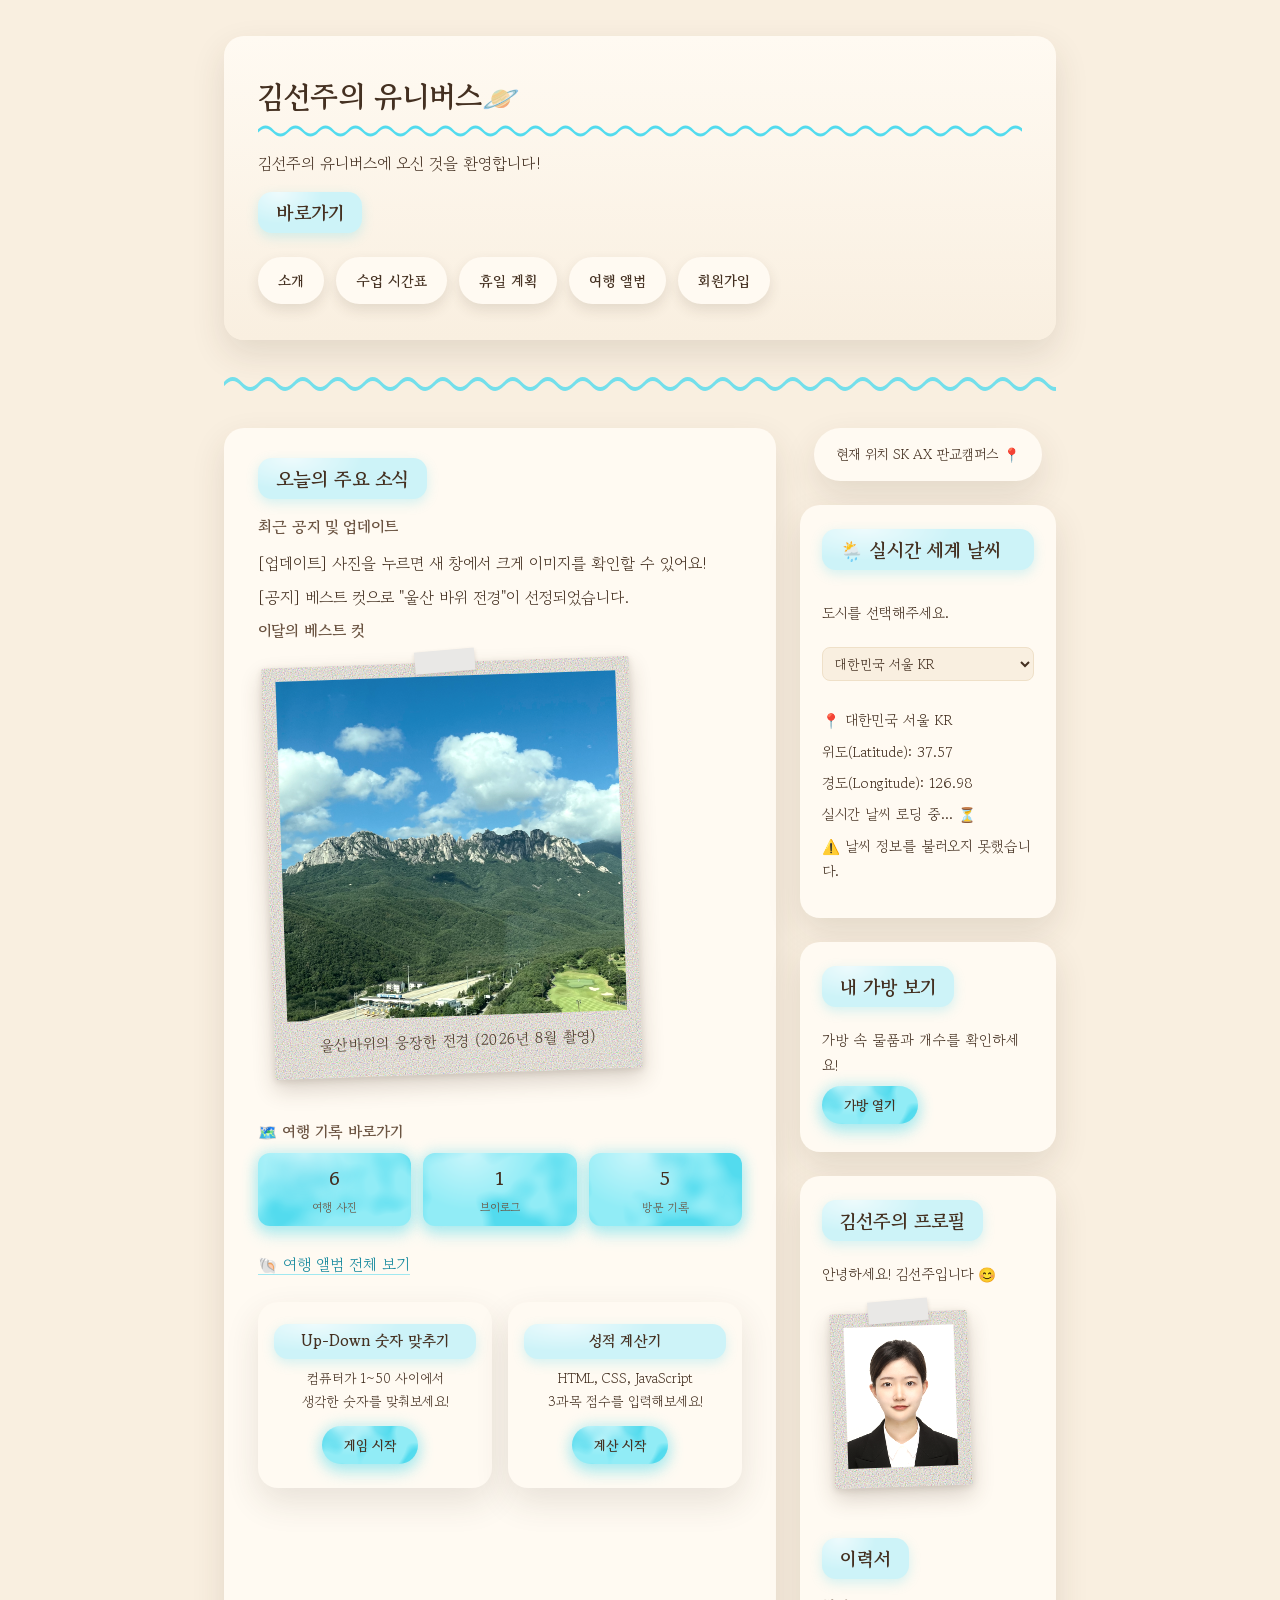
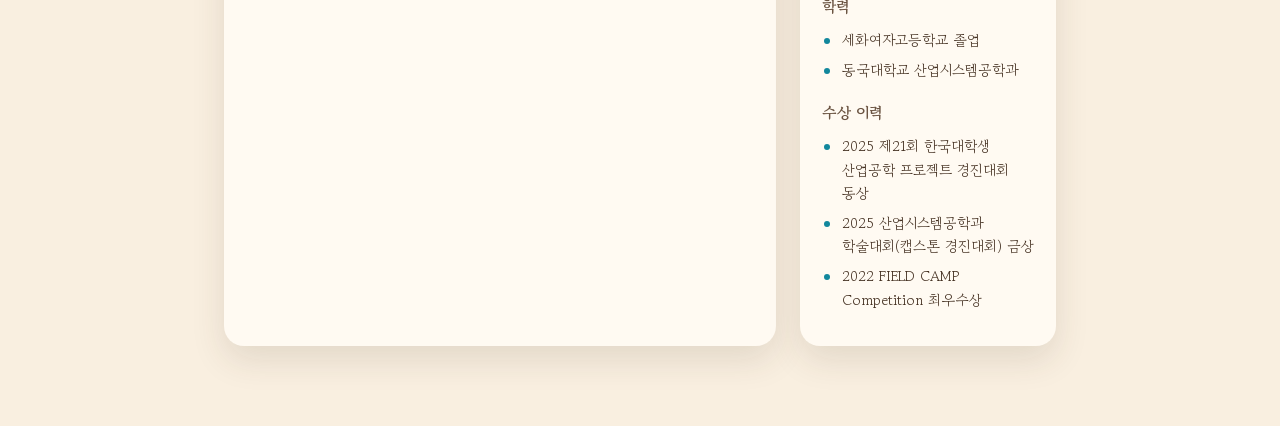
==== commit 8e110423: "Update index.html" ====
--- a/html/index.html
+++ b/html/index.html
@@ -135,5 +135,6 @@
 <script src="../script/upDown.js"></script>
 <script src="../script/grade.js"></script>
 <script src="../script/bag.js"></script>
+<script type="module" src="../script/realtimeInfo.js"></script>
 </body>
 </html>
--- a/css/style.css
+++ b/css/style.css
@@ -454,6 +454,24 @@
 
 aside .bag-card .buttons {
   margin-top: 8px;
+}
+
+aside .weather-card {
+  display: block;
+  width: 100%;
+  padding: 24px 22px 28px;
+  border-radius: 20px;
+  font-size: 14.5px;
+  margin-top: 16px;
+}
+
+aside .weather-card select {
+  width: 100%;
+  margin-top: 6px;
+}
+
+aside .weather-card #weather-box {
+  margin-top: 10px;
 }
 
 .widget-row {
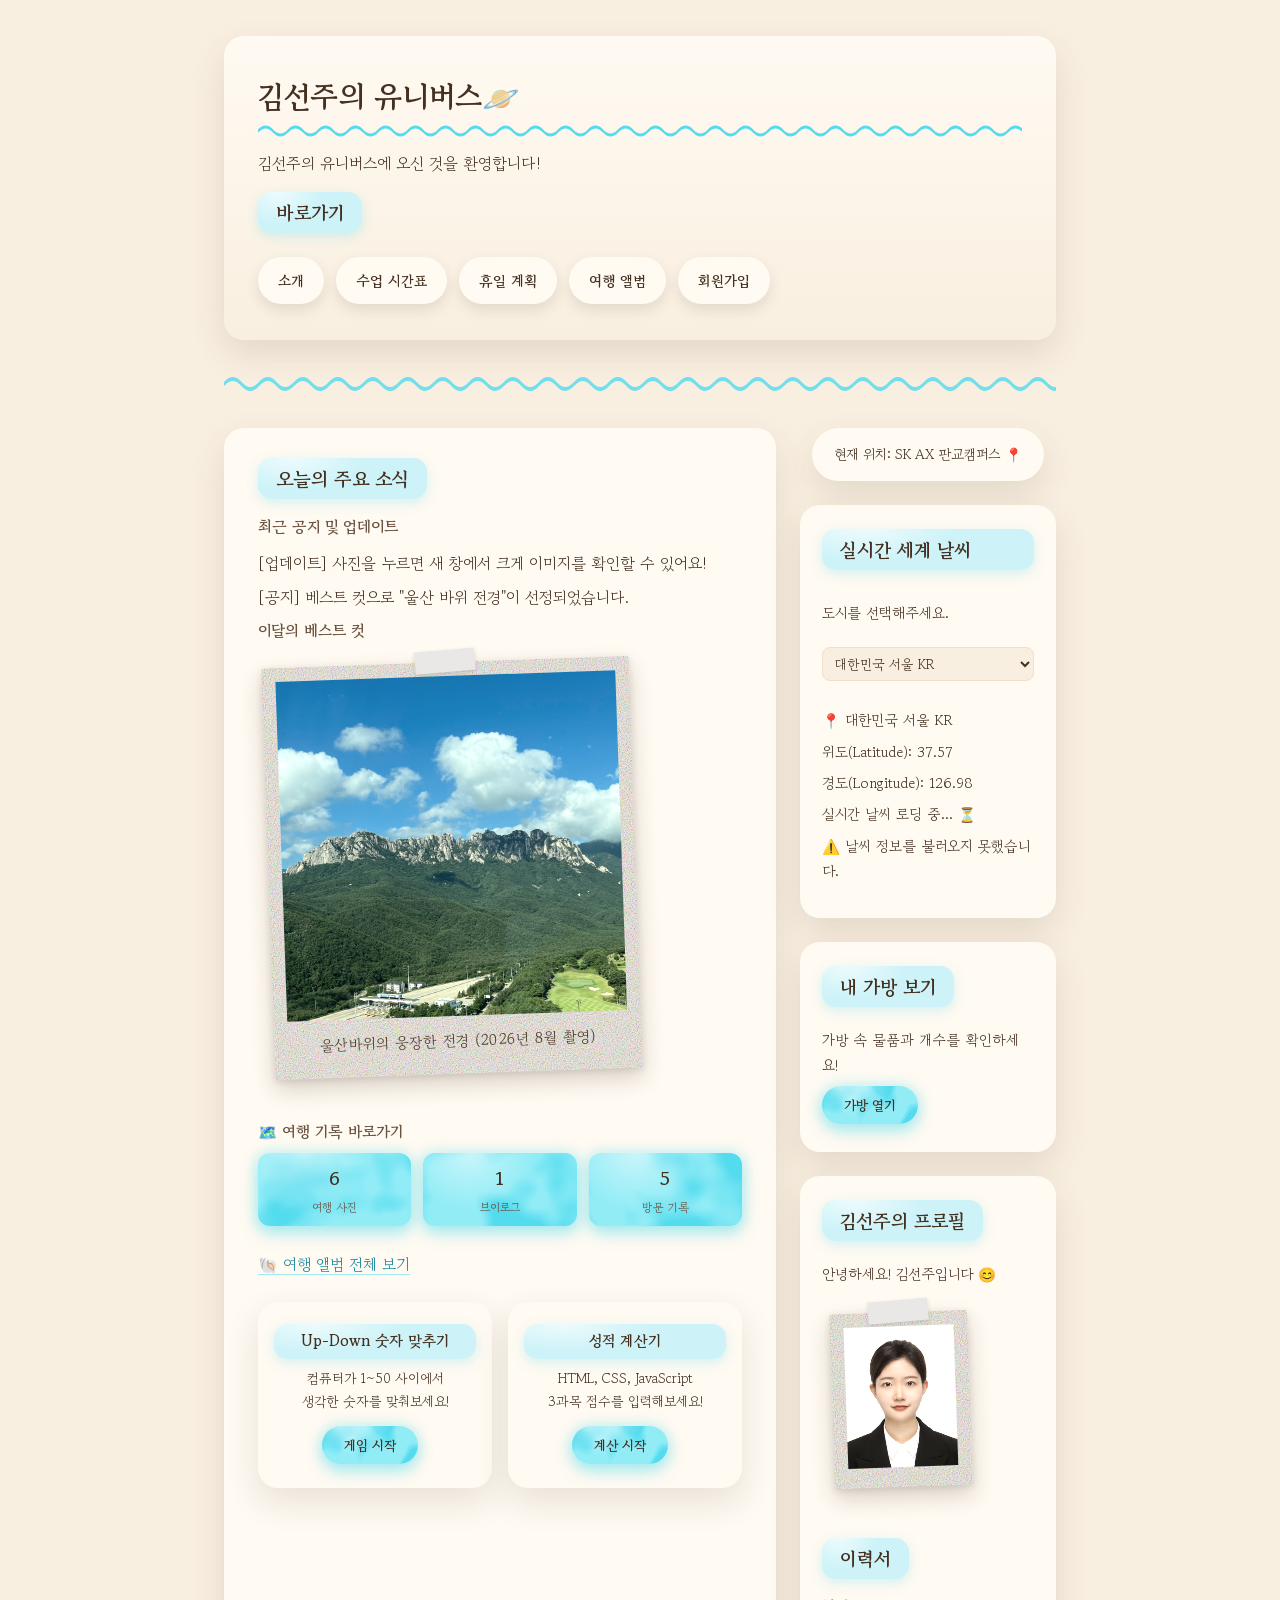
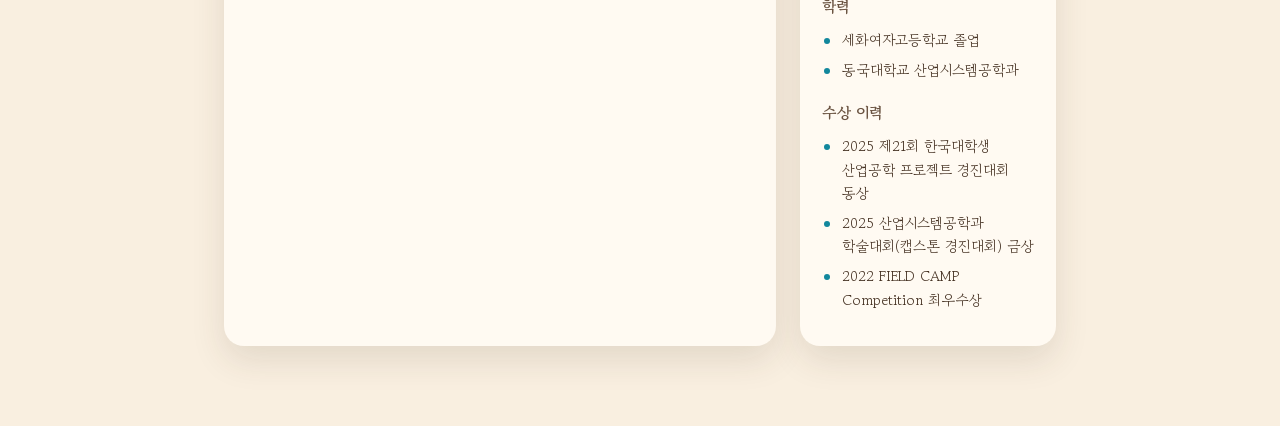
==== commit 7ba76458: "Update index.html" ====
--- a/html/index.html
+++ b/html/index.html
@@ -84,10 +84,10 @@
     </main>
 
     <aside>
-      <div class="card">현재 위치 SK AX 판교캠퍼스 📍</div>
+      <div class="card">현재 위치: SK AX 판교캠퍼스 📍</div>
       
       <section class="card weather-card" style="display: flex; flex-direction: column; align-items: stretch;">
-        <h2>🌦️ 실시간 세계 날씨</h2>
+        <h2>실시간 세계 날씨</h2>
         <p>도시를 선택해주세요.</p>
         <div class="buttons" style="width: 100%;">
           <select id="city-select" style="width: 100%;"></select>
